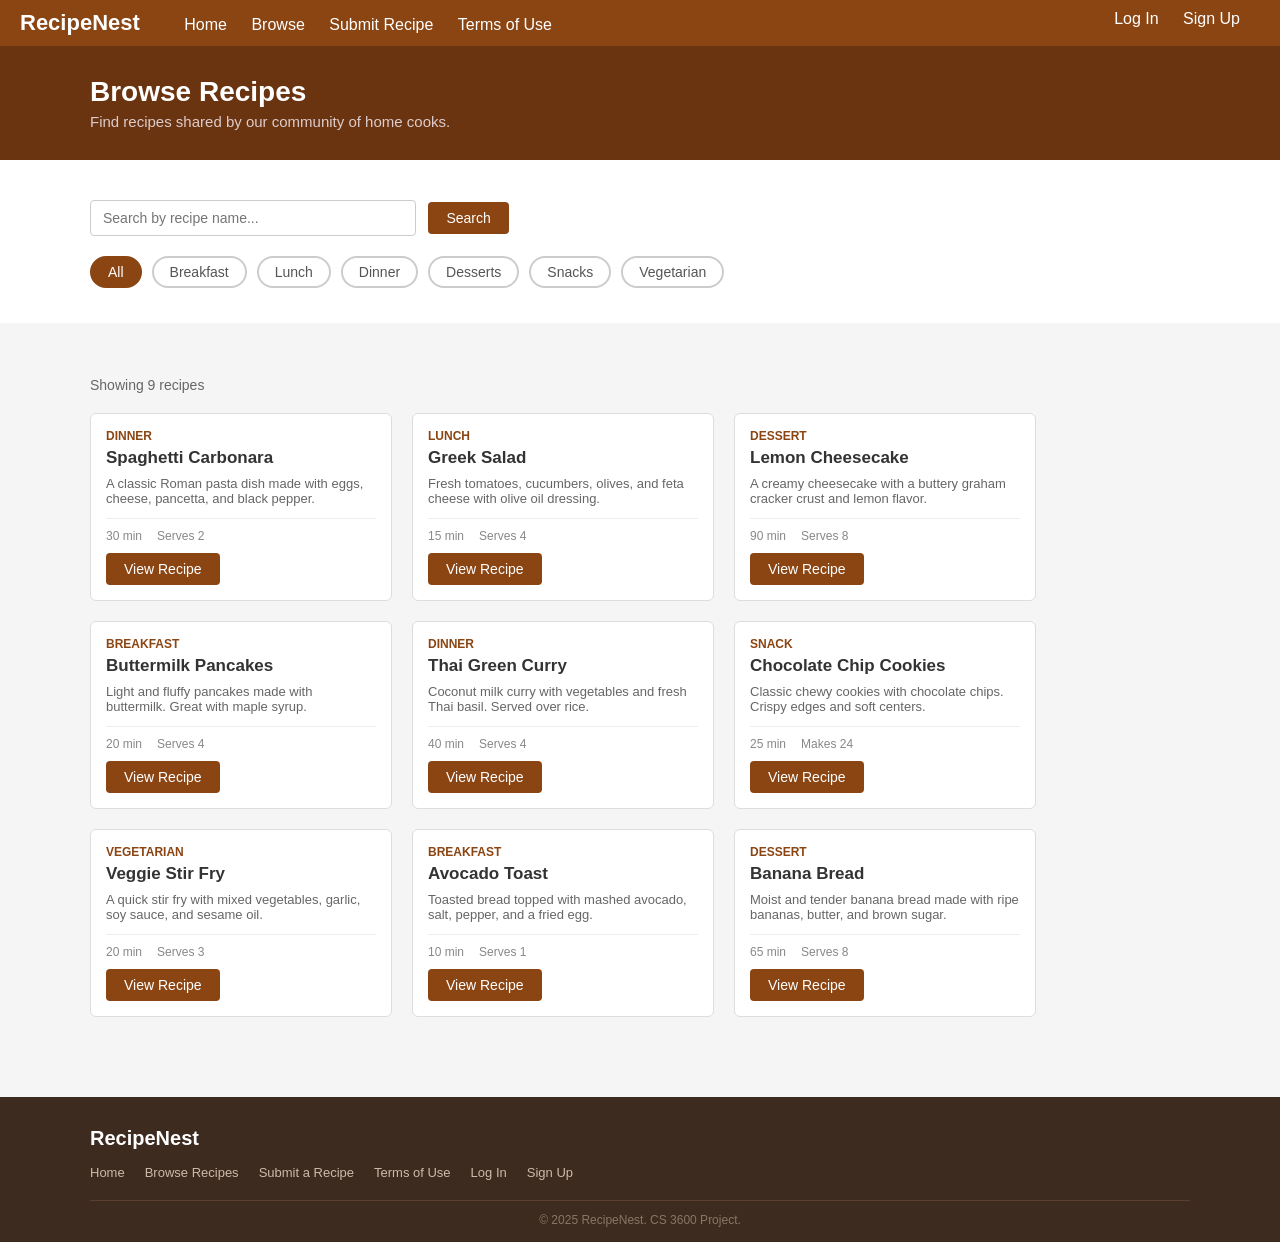
==== RecipeNest/browse.html @ aba5dd6d "Add files via upload" ====
<!DOCTYPE html>
<html lang="en">
<head>
    <meta charset="UTF-8">
    <meta name="viewport" content="width=device-width, initial-scale=1.0">
    <title>RecipeNest - Browse Recipes</title>
    <link rel="stylesheet" href="css/style.css">
</head>
<body>

<div class="navbar">
    <a href="index.html" class="brand">RecipeNest</a>
    <a href="index.html">Home</a>
    <a href="browse.html">Browse</a>
    <a href="submit.html">Submit Recipe</a>
    <a href="terms.html">Terms of Use</a>
    <div class="nav-right">
        <a href="login.html">Log In</a>
        <a href="register.html">Sign Up</a>
    </div>
</div>

<div class="page-header">
    <div class="container">
        <h1>Browse Recipes</h1>
        <p>Find recipes shared by our community of home cooks.</p>
    </div>
</div>

<div class="section" style="background-color:#fff; padding-bottom:10px;">
    <div class="container">

        <div style="margin-bottom:20px;">
            <input type="text" id="searchInput" placeholder="Search by recipe name..." oninput="searchRecipes()" style="padding:9px 12px; font-size:14px; border:1px solid #ccc; border-radius:4px; width:300px;">
            <button onclick="searchRecipes()" class="btn btn-primary" style="margin-left:8px;">Search</button>
        </div>

        <div class="filter-bar">
            <button class="filter-btn active" onclick="filterCategory('All', this)">All</button>
            <button class="filter-btn" onclick="filterCategory('Breakfast', this)">Breakfast</button>
            <button class="filter-btn" onclick="filterCategory('Lunch', this)">Lunch</button>
            <button class="filter-btn" onclick="filterCategory('Dinner', this)">Dinner</button>
            <button class="filter-btn" onclick="filterCategory('Dessert', this)">Desserts</button>
            <button class="filter-btn" onclick="filterCategory('Snack', this)">Snacks</button>
            <button class="filter-btn" onclick="filterCategory('Vegetarian', this)">Vegetarian</button>
        </div>
    </div>
</div>

<div class="section">
    <div class="container">
        <p style="font-size:14px; color:#666; margin-bottom:20px;">Showing 9 recipes</p>

        <div class="cards-grid">

            <div class="recipe-card-item card" data-category="Dinner">
                <div class="card-body">
                    <div class="card-category">Dinner</div>
                    <div class="card-title">Spaghetti Carbonara</div>
                    <div class="card-description">A classic Roman pasta dish made with eggs, cheese, pancetta, and black pepper.</div>
                    <div class="card-meta">
                        <span>30 min</span>
                        <span>Serves 2</span>
                    </div>
                    <div class="mt-10">
                        <a href="recipe.html" class="btn btn-primary">View Recipe</a>
                    </div>
                </div>
            </div>

            <div class="recipe-card-item card" data-category="Lunch">
                <div class="card-body">
                    <div class="card-category">Lunch</div>
                    <div class="card-title">Greek Salad</div>
                    <div class="card-description">Fresh tomatoes, cucumbers, olives, and feta cheese with olive oil dressing.</div>
                    <div class="card-meta">
                        <span>15 min</span>
                        <span>Serves 4</span>
                    </div>
                    <div class="mt-10">
                        <a href="recipe.html" class="btn btn-primary">View Recipe</a>
                    </div>
                </div>
            </div>

            <div class="recipe-card-item card" data-category="Dessert">
                <div class="card-body">
                    <div class="card-category">Dessert</div>
                    <div class="card-title">Lemon Cheesecake</div>
                    <div class="card-description">A creamy cheesecake with a buttery graham cracker crust and lemon flavor.</div>
                    <div class="card-meta">
                        <span>90 min</span>
                        <span>Serves 8</span>
                    </div>
                    <div class="mt-10">
                        <a href="recipe.html" class="btn btn-primary">View Recipe</a>
                    </div>
                </div>
            </div>

            <div class="recipe-card-item card" data-category="Breakfast">
                <div class="card-body">
                    <div class="card-category">Breakfast</div>
                    <div class="card-title">Buttermilk Pancakes</div>
                    <div class="card-description">Light and fluffy pancakes made with buttermilk. Great with maple syrup.</div>
                    <div class="card-meta">
                        <span>20 min</span>
                        <span>Serves 4</span>
                    </div>
                    <div class="mt-10">
                        <a href="recipe.html" class="btn btn-primary">View Recipe</a>
                    </div>
                </div>
            </div>

            <div class="recipe-card-item card" data-category="Dinner">
                <div class="card-body">
                    <div class="card-category">Dinner</div>
                    <div class="card-title">Thai Green Curry</div>
                    <div class="card-description">Coconut milk curry with vegetables and fresh Thai basil. Served over rice.</div>
                    <div class="card-meta">
                        <span>40 min</span>
                        <span>Serves 4</span>
                    </div>
                    <div class="mt-10">
                        <a href="recipe.html" class="btn btn-primary">View Recipe</a>
                    </div>
                </div>
            </div>

            <div class="recipe-card-item card" data-category="Snack">
                <div class="card-body">
                    <div class="card-category">Snack</div>
                    <div class="card-title">Chocolate Chip Cookies</div>
                    <div class="card-description">Classic chewy cookies with chocolate chips. Crispy edges and soft centers.</div>
                    <div class="card-meta">
                        <span>25 min</span>
                        <span>Makes 24</span>
                    </div>
                    <div class="mt-10">
                        <a href="recipe.html" class="btn btn-primary">View Recipe</a>
                    </div>
                </div>
            </div>

            <div class="recipe-card-item card" data-category="Vegetarian">
                <div class="card-body">
                    <div class="card-category">Vegetarian</div>
                    <div class="card-title">Veggie Stir Fry</div>
                    <div class="card-description">A quick stir fry with mixed vegetables, garlic, soy sauce, and sesame oil.</div>
                    <div class="card-meta">
                        <span>20 min</span>
                        <span>Serves 3</span>
                    </div>
                    <div class="mt-10">
                        <a href="recipe.html" class="btn btn-primary">View Recipe</a>
                    </div>
                </div>
            </div>

            <div class="recipe-card-item card" data-category="Breakfast">
                <div class="card-body">
                    <div class="card-category">Breakfast</div>
                    <div class="card-title">Avocado Toast</div>
                    <div class="card-description">Toasted bread topped with mashed avocado, salt, pepper, and a fried egg.</div>
                    <div class="card-meta">
                        <span>10 min</span>
                        <span>Serves 1</span>
                    </div>
                    <div class="mt-10">
                        <a href="recipe.html" class="btn btn-primary">View Recipe</a>
                    </div>
                </div>
            </div>

            <div class="recipe-card-item card" data-category="Dessert">
                <div class="card-body">
                    <div class="card-category">Dessert</div>
                    <div class="card-title">Banana Bread</div>
                    <div class="card-description">Moist and tender banana bread made with ripe bananas, butter, and brown sugar.</div>
                    <div class="card-meta">
                        <span>65 min</span>
                        <span>Serves 8</span>
                    </div>
                    <div class="mt-10">
                        <a href="recipe.html" class="btn btn-primary">View Recipe</a>
                    </div>
                </div>
            </div>

        </div>
    </div>
</div>

<footer>
    <div class="container">
        <div class="footer-brand">RecipeNest</div>
        <div class="footer-links">
            <a href="index.html">Home</a>
            <a href="browse.html">Browse Recipes</a>
            <a href="submit.html">Submit a Recipe</a>
            <a href="terms.html">Terms of Use</a>
            <a href="login.html">Log In</a>
            <a href="register.html">Sign Up</a>
        </div>
        <div class="footer-bottom">
            &copy; 2025 RecipeNest. CS 3600 Project.
        </div>
    </div>
</footer>

<script src="js/script.js"></script>
</body>
</html>
---- RecipeNest/css/style.css ----
body {
    font-family: Arial, sans-serif;
    margin: 0;
    padding: 0;
    background-color: #f5f5f5;
    color: #333333;
}

.navbar {
    background-color: #8B4513;
    padding: 10px 20px;
}

.navbar a {
    color: white;
    text-decoration: none;
    margin-right: 20px;
    font-size: 16px;
}

.navbar a:hover {
    text-decoration: underline;
}

.navbar .brand {
    font-size: 22px;
    font-weight: bold;
    margin-right: 40px;
}

.navbar .nav-right {
    float: right;
}

.navbar::after {
    content: "";
    display: table;
    clear: both;
}

.page-header {
    background-color: #6B3410;
    color: white;
    padding: 30px 20px;
}

.page-header h1 {
    margin: 0 0 5px 0;
    font-size: 28px;
}

.page-header p {
    margin: 0;
    font-size: 15px;
    color: #ddcccc;
}

.container {
    width: 90%;
    max-width: 1100px;
    margin: 0 auto;
}

.hero {
    background-color: #6B3410;
    color: white;
    padding: 60px 20px;
    text-align: center;
}

.hero h1 {
    font-size: 36px;
    margin-bottom: 10px;
}

.hero p {
    font-size: 17px;
    margin-bottom: 25px;
    color: #ddcccc;
}

.hero input[type="text"] {
    padding: 10px 15px;
    width: 300px;
    font-size: 15px;
    border: 1px solid #ccc;
    border-radius: 4px 0 0 4px;
}

.hero button {
    padding: 10px 20px;
    background-color: #c0622f;
    color: white;
    border: none;
    font-size: 15px;
    cursor: pointer;
    border-radius: 0 4px 4px 0;
}

.hero button:hover {
    background-color: #9e4e22;
}

.btn {
    display: inline-block;
    padding: 8px 18px;
    font-size: 14px;
    cursor: pointer;
    border-radius: 4px;
    text-decoration: none;
    border: none;
}

.btn-primary {
    background-color: #8B4513;
    color: white;
}

.btn-primary:hover {
    background-color: #6B3410;
    color: white;
}

.btn-secondary {
    background-color: white;
    color: #8B4513;
    border: 2px solid #8B4513;
}

.btn-secondary:hover {
    background-color: #8B4513;
    color: white;
}

.section {
    padding: 40px 20px;
}

.section-title {
    font-size: 22px;
    color: #333333;
    margin-bottom: 20px;
    border-bottom: 3px solid #8B4513;
    padding-bottom: 8px;
}

.cards-grid {
    display: flex;
    flex-wrap: wrap;
    gap: 20px;
}

.card {
    background-color: white;
    border: 1px solid #dddddd;
    border-radius: 6px;
    width: 300px;
    overflow: hidden;
}

.card-body {
    padding: 15px;
}

.card-category {
    font-size: 12px;
    color: #8B4513;
    font-weight: bold;
    text-transform: uppercase;
    margin-bottom: 5px;
}

.card-title {
    font-size: 17px;
    font-weight: bold;
    margin-bottom: 8px;
    color: #333;
}

.card-description {
    font-size: 13px;
    color: #666;
    margin-bottom: 12px;
}

.card-meta {
    font-size: 12px;
    color: #888;
    border-top: 1px solid #eee;
    padding-top: 10px;
    display: flex;
    gap: 15px;
}

.filter-bar {
    display: flex;
    flex-wrap: wrap;
    gap: 10px;
    margin-bottom: 25px;
}

.filter-btn {
    padding: 6px 16px;
    background-color: white;
    border: 2px solid #cccccc;
    border-radius: 20px;
    font-size: 14px;
    cursor: pointer;
    color: #555;
}

.filter-btn:hover,
.filter-btn.active {
    background-color: #8B4513;
    border-color: #8B4513;
    color: white;
}

.form-wrapper {
    background-color: white;
    border: 1px solid #dddddd;
    border-radius: 6px;
    padding: 30px;
    max-width: 700px;
    margin: 0 auto;
}

.form-group {
    margin-bottom: 18px;
}

.form-group label {
    display: block;
    font-size: 14px;
    font-weight: bold;
    margin-bottom: 6px;
    color: #444;
}

.form-group input[type="text"],
.form-group input[type="email"],
.form-group input[type="password"],
.form-group input[type="number"],
.form-group select,
.form-group textarea {
    width: 100%;
    padding: 9px 12px;
    font-size: 14px;
    border: 1px solid #cccccc;
    border-radius: 4px;
    box-sizing: border-box;
    font-family: Arial, sans-serif;
}

.form-group input:focus,
.form-group select:focus,
.form-group textarea:focus {
    border-color: #8B4513;
    outline: none;
}

.form-group textarea {
    resize: vertical;
    min-height: 100px;
}

.form-row {
    display: flex;
    gap: 20px;
}

.form-row .form-group {
    flex: 1;
}

.form-note {
    font-size: 12px;
    color: #888;
    margin-top: 4px;
}

.auth-page {
    background-color: #6B3410;
    min-height: 100vh;
    display: flex;
    align-items: center;
    justify-content: center;
    padding: 20px;
}

.auth-box {
    background-color: white;
    border-radius: 8px;
    padding: 35px;
    width: 100%;
    max-width: 400px;
}

.auth-box h2 {
    text-align: center;
    margin-bottom: 5px;
    color: #333;
}

.auth-box .auth-sub {
    text-align: center;
    font-size: 13px;
    color: #888;
    margin-bottom: 25px;
}

.auth-box .auth-link {
    text-align: center;
    margin-top: 18px;
    font-size: 14px;
    color: #555;
}

.auth-box .auth-link a {
    color: #8B4513;
}

.recipe-detail-header {
    background-color: #6B3410;
    color: white;
    padding: 35px 20px;
}

.recipe-detail-header h1 {
    font-size: 30px;
    margin-bottom: 8px;
}

.recipe-detail-header .meta {
    font-size: 14px;
    color: #ddcccc;
}

.recipe-detail-header .meta span {
    margin-right: 20px;
}

.recipe-stats {
    display: flex;
    gap: 20px;
    margin-top: 15px;
}

.stat-box {
    background-color: rgba(255,255,255,0.15);
    border-radius: 6px;
    padding: 10px 18px;
    text-align: center;
    min-width: 80px;
}

.stat-box .num {
    font-size: 22px;
    font-weight: bold;
    display: block;
}

.stat-box .label {
    font-size: 11px;
    color: #ddcccc;
    text-transform: uppercase;
}

.ingredients-list {
    list-style: none;
    padding: 0;
    margin: 0;
}

.ingredients-list li {
    padding: 8px 0;
    border-bottom: 1px solid #eeeeee;
    font-size: 14px;
}

.step-list {
    list-style: none;
    padding: 0;
    margin: 0;
    counter-reset: steps;
}

.step-list li {
    display: flex;
    gap: 15px;
    margin-bottom: 18px;
    font-size: 14px;
}

.step-num {
    background-color: #8B4513;
    color: white;
    width: 30px;
    height: 30px;
    border-radius: 50%;
    display: flex;
    align-items: center;
    justify-content: center;
    font-weight: bold;
    flex-shrink: 0;
    font-size: 14px;
}

.profile-header {
    background-color: #6B3410;
    color: white;
    padding: 35px 20px;
}

.profile-header h1 {
    margin-bottom: 5px;
}

.profile-header p {
    color: #ddcccc;
    font-size: 14px;
}

.profile-avatar {
    width: 70px;
    height: 70px;
    background-color: #8B4513;
    border-radius: 50%;
    display: flex;
    align-items: center;
    justify-content: center;
    font-size: 28px;
    font-weight: bold;
    color: white;
    margin-bottom: 12px;
    border: 3px solid rgba(255,255,255,0.3);
}

.sidebar-box {
    background-color: white;
    border: 1px solid #dddddd;
    border-radius: 6px;
    padding: 20px;
    margin-bottom: 20px;
}

.sidebar-box h4 {
    margin: 0 0 12px 0;
    font-size: 16px;
    color: #333;
    border-bottom: 2px solid #8B4513;
    padding-bottom: 6px;
}

.two-col {
    display: flex;
    gap: 25px;
}

.col-main {
    flex: 1;
}

.col-side {
    width: 280px;
    flex-shrink: 0;
}

table {
    width: 100%;
    border-collapse: collapse;
    font-size: 14px;
}

table th {
    background-color: #8B4513;
    color: white;
    padding: 10px 12px;
    text-align: left;
}

table td {
    padding: 9px 12px;
    border-bottom: 1px solid #eeeeee;
}

table tr:nth-child(even) {
    background-color: #f9f4f0;
}

footer {
    background-color: #3d2b1f;
    color: #ccbbaa;
    padding: 30px 20px 15px;
    margin-top: 40px;
}

footer .footer-brand {
    font-size: 20px;
    font-weight: bold;
    color: white;
    margin-bottom: 5px;
}

footer p {
    font-size: 13px;
    margin-bottom: 0;
}

footer a {
    color: #ccbbaa;
    text-decoration: none;
    font-size: 13px;
}

footer a:hover {
    color: white;
}

footer .footer-links {
    display: flex;
    gap: 20px;
    margin-top: 15px;
    flex-wrap: wrap;
}

footer .footer-bottom {
    border-top: 1px solid #5a4030;
    margin-top: 20px;
    padding-top: 12px;
    font-size: 12px;
    color: #887766;
    text-align: center;
}

.alert {
    padding: 12px 16px;
    border-radius: 4px;
    margin-bottom: 15px;
    font-size: 14px;
}

.alert-success {
    background-color: #d4edda;
    border: 1px solid #c3e6cb;
    color: #155724;
}

.alert-error {
    background-color: #f8d7da;
    border: 1px solid #f5c6cb;
    color: #721c24;
}

.terms-content h2 {
    font-size: 18px;
    color: #8B4513;
    margin-top: 25px;
    margin-bottom: 8px;
}

.terms-content p,
.terms-content ul {
    font-size: 14px;
    color: #444;
    line-height: 1.7;
}

.terms-content ul {
    padding-left: 20px;
}

hr {
    border: none;
    border-top: 1px solid #dddddd;
    margin: 20px 0;
}

.text-center { text-align: center; }
.mt-10 { margin-top: 10px; }
.mt-20 { margin-top: 20px; }
.mt-30 { margin-top: 30px; }
.mb-10 { margin-bottom: 10px; }
.mb-20 { margin-bottom: 20px; }
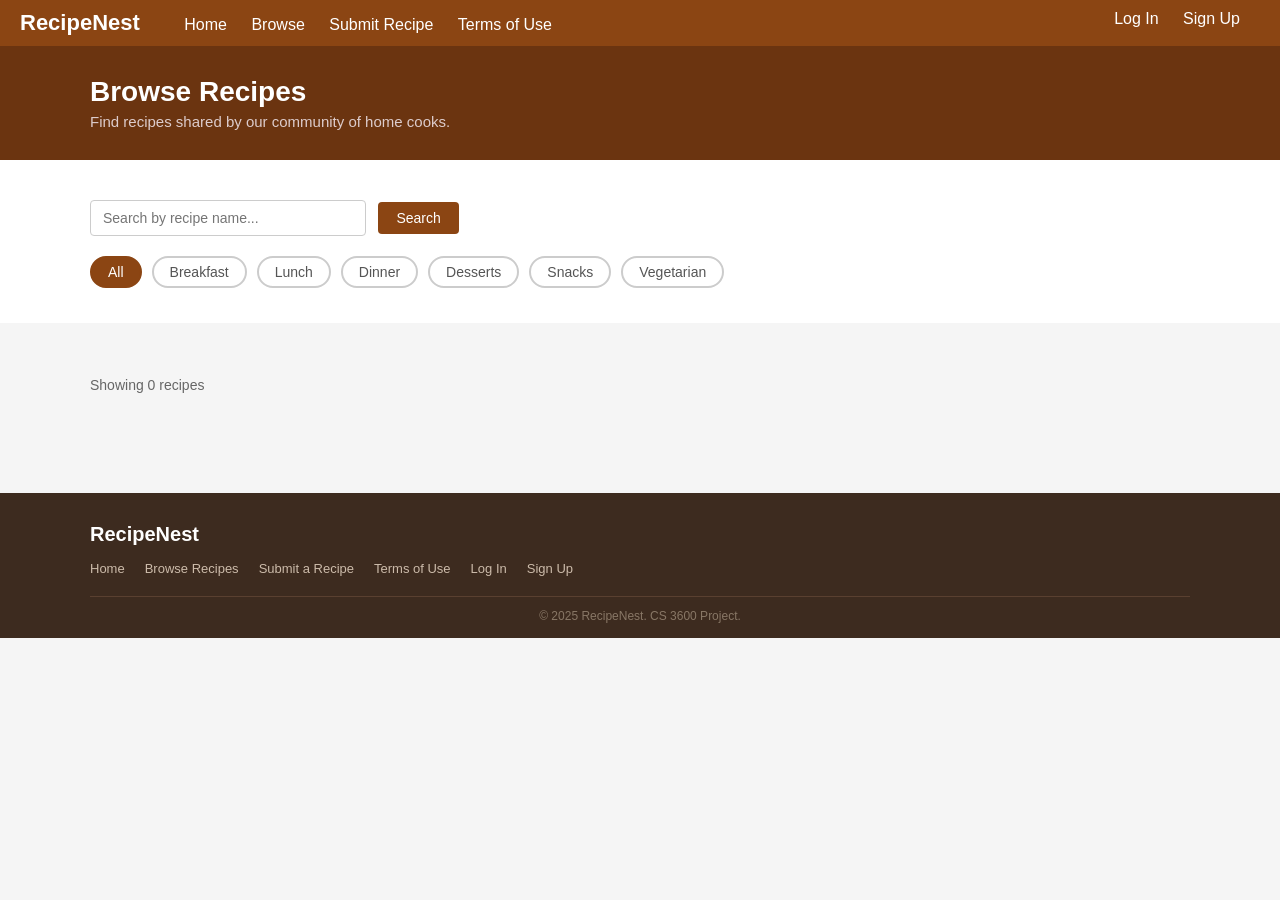
==== commit 9704e14f: "Add files via upload" ====
--- a/RecipeNest/browse.html
+++ b/RecipeNest/browse.html
@@ -5,6 +5,7 @@
     <meta name="viewport" content="width=device-width, initial-scale=1.0">
     <title>RecipeNest - Browse Recipes</title>
     <link rel="stylesheet" href="css/style.css">
+    <script src="js/script.js" defer></script>
 </head>
 <body>
 
@@ -14,7 +15,7 @@
     <a href="browse.html">Browse</a>
     <a href="submit.html">Submit Recipe</a>
     <a href="terms.html">Terms of Use</a>
-    <div class="nav-right">
+    <div class="nav-right" id="navRight">
         <a href="login.html">Log In</a>
         <a href="register.html">Sign Up</a>
     </div>
@@ -31,7 +32,7 @@
     <div class="container">
 
         <div style="margin-bottom:20px;">
-            <input type="text" id="searchInput" placeholder="Search by recipe name..." oninput="searchRecipes()" style="padding:9px 12px; font-size:14px; border:1px solid #ccc; border-radius:4px; width:300px;">
+            <input type="text" id="searchInput" placeholder="Search by recipe name..." oninput="searchRecipes()" style="padding:9px 12px; font-size:14px; border:1px solid #ccc; border-radius:4px; width:250px;">
             <button onclick="searchRecipes()" class="btn btn-primary" style="margin-left:8px;">Search</button>
         </div>
 
@@ -49,145 +50,9 @@
 
 <div class="section">
     <div class="container">
-        <p style="font-size:14px; color:#666; margin-bottom:20px;">Showing 9 recipes</p>
+        <p style="font-size:14px; color:#666; margin-bottom:20px;">Showing <span id="recipeCount">0</span> recipes</p>
 
-        <div class="cards-grid">
-
-            <div class="recipe-card-item card" data-category="Dinner">
-                <div class="card-body">
-                    <div class="card-category">Dinner</div>
-                    <div class="card-title">Spaghetti Carbonara</div>
-                    <div class="card-description">A classic Roman pasta dish made with eggs, cheese, pancetta, and black pepper.</div>
-                    <div class="card-meta">
-                        <span>30 min</span>
-                        <span>Serves 2</span>
-                    </div>
-                    <div class="mt-10">
-                        <a href="recipe.html" class="btn btn-primary">View Recipe</a>
-                    </div>
-                </div>
-            </div>
-
-            <div class="recipe-card-item card" data-category="Lunch">
-                <div class="card-body">
-                    <div class="card-category">Lunch</div>
-                    <div class="card-title">Greek Salad</div>
-                    <div class="card-description">Fresh tomatoes, cucumbers, olives, and feta cheese with olive oil dressing.</div>
-                    <div class="card-meta">
-                        <span>15 min</span>
-                        <span>Serves 4</span>
-                    </div>
-                    <div class="mt-10">
-                        <a href="recipe.html" class="btn btn-primary">View Recipe</a>
-                    </div>
-                </div>
-            </div>
-
-            <div class="recipe-card-item card" data-category="Dessert">
-                <div class="card-body">
-                    <div class="card-category">Dessert</div>
-                    <div class="card-title">Lemon Cheesecake</div>
-                    <div class="card-description">A creamy cheesecake with a buttery graham cracker crust and lemon flavor.</div>
-                    <div class="card-meta">
-                        <span>90 min</span>
-                        <span>Serves 8</span>
-                    </div>
-                    <div class="mt-10">
-                        <a href="recipe.html" class="btn btn-primary">View Recipe</a>
-                    </div>
-                </div>
-            </div>
-
-            <div class="recipe-card-item card" data-category="Breakfast">
-                <div class="card-body">
-                    <div class="card-category">Breakfast</div>
-                    <div class="card-title">Buttermilk Pancakes</div>
-                    <div class="card-description">Light and fluffy pancakes made with buttermilk. Great with maple syrup.</div>
-                    <div class="card-meta">
-                        <span>20 min</span>
-                        <span>Serves 4</span>
-                    </div>
-                    <div class="mt-10">
-                        <a href="recipe.html" class="btn btn-primary">View Recipe</a>
-                    </div>
-                </div>
-            </div>
-
-            <div class="recipe-card-item card" data-category="Dinner">
-                <div class="card-body">
-                    <div class="card-category">Dinner</div>
-                    <div class="card-title">Thai Green Curry</div>
-                    <div class="card-description">Coconut milk curry with vegetables and fresh Thai basil. Served over rice.</div>
-                    <div class="card-meta">
-                        <span>40 min</span>
-                        <span>Serves 4</span>
-                    </div>
-                    <div class="mt-10">
-                        <a href="recipe.html" class="btn btn-primary">View Recipe</a>
-                    </div>
-                </div>
-            </div>
-
-            <div class="recipe-card-item card" data-category="Snack">
-                <div class="card-body">
-                    <div class="card-category">Snack</div>
-                    <div class="card-title">Chocolate Chip Cookies</div>
-                    <div class="card-description">Classic chewy cookies with chocolate chips. Crispy edges and soft centers.</div>
-                    <div class="card-meta">
-                        <span>25 min</span>
-                        <span>Makes 24</span>
-                    </div>
-                    <div class="mt-10">
-                        <a href="recipe.html" class="btn btn-primary">View Recipe</a>
-                    </div>
-                </div>
-            </div>
-
-            <div class="recipe-card-item card" data-category="Vegetarian">
-                <div class="card-body">
-                    <div class="card-category">Vegetarian</div>
-                    <div class="card-title">Veggie Stir Fry</div>
-                    <div class="card-description">A quick stir fry with mixed vegetables, garlic, soy sauce, and sesame oil.</div>
-                    <div class="card-meta">
-                        <span>20 min</span>
-                        <span>Serves 3</span>
-                    </div>
-                    <div class="mt-10">
-                        <a href="recipe.html" class="btn btn-primary">View Recipe</a>
-                    </div>
-                </div>
-            </div>
-
-            <div class="recipe-card-item card" data-category="Breakfast">
-                <div class="card-body">
-                    <div class="card-category">Breakfast</div>
-                    <div class="card-title">Avocado Toast</div>
-                    <div class="card-description">Toasted bread topped with mashed avocado, salt, pepper, and a fried egg.</div>
-                    <div class="card-meta">
-                        <span>10 min</span>
-                        <span>Serves 1</span>
-                    </div>
-                    <div class="mt-10">
-                        <a href="recipe.html" class="btn btn-primary">View Recipe</a>
-                    </div>
-                </div>
-            </div>
-
-            <div class="recipe-card-item card" data-category="Dessert">
-                <div class="card-body">
-                    <div class="card-category">Dessert</div>
-                    <div class="card-title">Banana Bread</div>
-                    <div class="card-description">Moist and tender banana bread made with ripe bananas, butter, and brown sugar.</div>
-                    <div class="card-meta">
-                        <span>65 min</span>
-                        <span>Serves 8</span>
-                    </div>
-                    <div class="mt-10">
-                        <a href="recipe.html" class="btn btn-primary">View Recipe</a>
-                    </div>
-                </div>
-            </div>
-
+        <div class="cards-grid" id="recipesContainer">
         </div>
     </div>
 </div>
@@ -209,6 +74,5 @@
     </div>
 </footer>
 
-<script src="js/script.js"></script>
 </body>
 </html>
